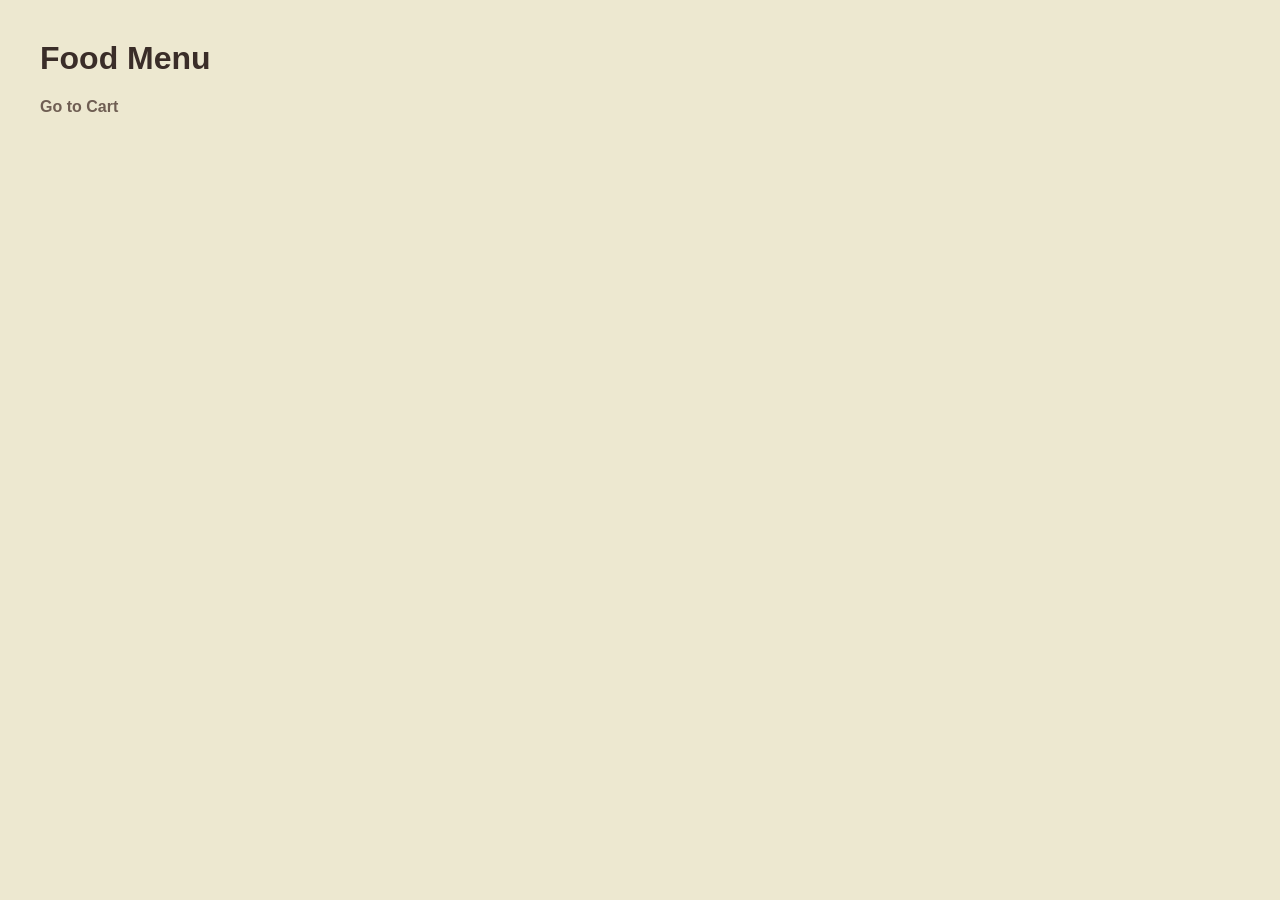
==== frontend/index.html @ 9c090bd2 "frontend" ====
<!DOCTYPE html>
<html>
<head>
<title>Menu</title>
<link rel="stylesheet" href="css/style.css">
</head>

<body>

<h1>Food Menu</h1>

<div id="menu"></div>

<a href="cart.html">Go to Cart</a>

<script src="js/api.js"></script>
<script src="js/app.js"></script>

</body>
</html>
---- frontend/css/style.css ----
body{
font-family: Arial, sans-serif;
margin:40px;
background-color:#EDE8D0;
color:#3A2D28;
}

/* headings */
h1,h2,h3{
color:#3A2D28;
}

/* links */
a{
color:#6F5E53;
text-decoration:none;
margin-right:15px;
font-weight:bold;
}

a:hover{
text-decoration:underline;
}

/* form inputs */
input{
display:block;
margin:10px 0;
padding:10px;
width:220px;
border:1px solid #C7B7A3;
background:#FAF7F0;
border-radius:5px;
}

/* buttons */
button{
background:#A98467;
color:white;
padding:10px 18px;
border:none;
cursor:pointer;
border-radius:6px;
}

button:hover{
background:#8C6A52;
}

/* menu cards */
#menu div{
background:#FAF7F0;
border:1px solid #C7B7A3;
padding:15px;
margin:15px 0;
border-radius:8px;
box-shadow:0 2px 5px rgba(0,0,0,0.05);
}

/* cart items */
#cart p{
background:#FAF7F0;
padding:10px;
border-radius:6px;
border:1px solid #C7B7A3;
}

/* page container look */
.container{
max-width:600px;
margin:auto;
}

/* success message */
.success{
color:green;
font-weight:bold;
}

/* center login/signup */
form{
background:#FAF7F0;
padding:20px;
border-radius:8px;
width:250px;
border:1px solid #C7B7A3;
}
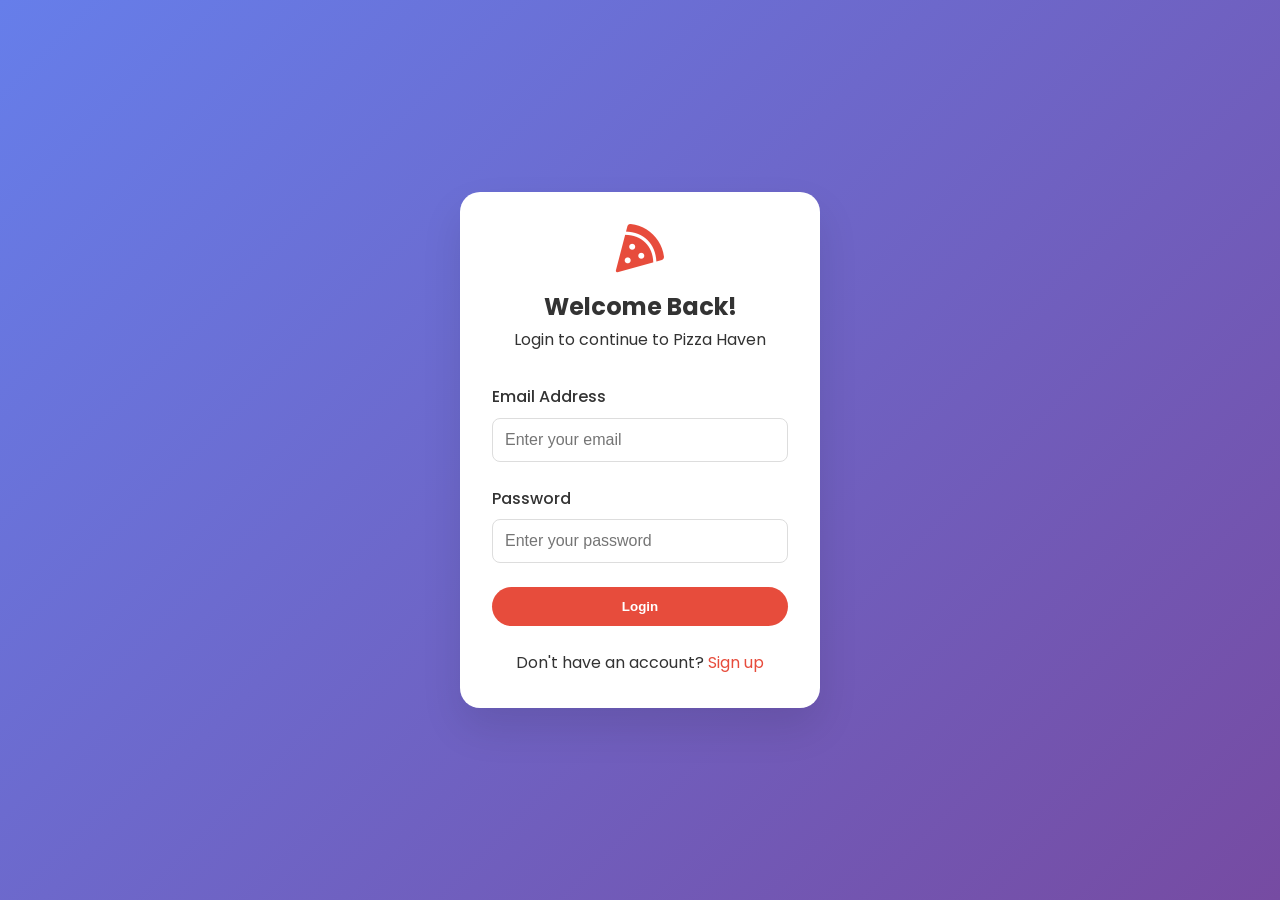
==== commit dd147467: "PHASE 1 SPRINT" ====
--- a/frontend/index.html
+++ b/frontend/index.html
@@ -1,20 +1,122 @@
 <!DOCTYPE html>
-<html>
+<html lang="en">
 <head>
-<title>Menu</title>
-<link rel="stylesheet" href="css/style.css">
+    <meta charset="UTF-8">
+    <meta name="viewport" content="width=device-width, initial-scale=1.0">
+    <title>Pizza Haven - Home</title>
+    <link rel="stylesheet" href="css/style.css">
+    <link href="https://fonts.googleapis.com/css2?family=Poppins:wght@300;400;500;600;700&display=swap" rel="stylesheet">
+    <link rel="stylesheet" href="https://cdnjs.cloudflare.com/ajax/libs/font-awesome/6.0.0/css/all.min.css">
 </head>
+<body>
+    <nav class="navbar">
+        <div class="container">
+            <div class="logo">
+                <i class="fas fa-pizza-slice"></i>
+                <span>Pizza Haven</span>
+            </div>
+            <div class="nav-links">
+                <a href="index.html" class="active">Home</a>
+                <a href="menu.html">Menu</a>
+                <a href="cart.html">Cart <span id="cartCount" class="cart-badge">0</span></a>
+                <a href="#" id="logoutBtn">Logout</a>
+            </div>
+        </div>
+    </nav>
 
-<body>
+    <main>
+        <section class="hero">
+            <div class="container">
+                <div class="hero-content">
+                    <h1>Fresh Hot Pizza <br>Delivered to Your Doorstep</h1>
+                    <p>Authentic Italian pizzas made with love. Order now and get 30% off on your first order!</p>
+                    <a href="menu.html" class="btn btn-primary">Order Now</a>
+                </div>
+                <div class="hero-image">
+                    <img src="https://images.unsplash.com/photo-1513104890138-7c749659a591?w=500" alt="Pizza">
+                </div>
+            </div>
+        </section>
 
-<h1>Food Menu</h1>
+        <section class="features">
+            <div class="container">
+                <h2>Why Choose Us?</h2>
+                <div class="features-grid">
+                    <div class="feature-card">
+                        <i class="fas fa-truck"></i>
+                        <h3>Fast Delivery</h3>
+                        <p>30-45 minutes delivery guaranteed</p>
+                    </div>
+                    <div class="feature-card">
+                        <i class="fas fa-medal"></i>
+                        <h3>Quality Ingredients</h3>
+                        <p>100% fresh and authentic</p>
+                    </div>
+                    <div class="feature-card">
+                        <i class="fas fa-tag"></i>
+                        <h3>Best Offers</h3>
+                        <p>Daily deals and combo offers</p>
+                    </div>
+                </div>
+            </div>
+        </section>
 
-<div id="menu"></div>
+        <section class="specials">
+            <div class="container">
+                <h2>Today's Specials</h2>
+                <div class="specials-grid" id="specialsGrid"></div>
+            </div>
+        </section>
+    </main>
 
-<a href="cart.html">Go to Cart</a>
+    <footer>
+        <div class="container">
+            <p>&copy; 2024 Pizza Haven. All rights reserved.</p>
+        </div>
+    </footer>
 
-<script src="js/api.js"></script>
-<script src="js/app.js"></script>
-
+    <script src="js/common.js"></script>
+    <script>
+        if (!localStorage.getItem('userId')) {
+            window.location.href = 'login.html';
+        }
+        
+        async function loadSpecials() {
+            try {
+                const response = await fetch('http://localhost:8080/menu');
+                const items = await response.json();
+                const specials = items.slice(0, 3);
+                const grid = document.getElementById('specialsGrid');
+                grid.innerHTML = specials.map(item => `
+                    <div class="special-card">
+                        <h3>${item.name}</h3>
+                        <p>${item.description}</p>
+                        <span class="price">$${item.price}</span>
+                        <button onclick="addToCart(${item.id})" class="btn btn-small">Add to Cart</button>
+                    </div>
+                `).join('');
+            } catch (error) {
+                console.error('Error loading specials:', error);
+            }
+        }
+        
+        async function addToCart(productId) {
+            const userId = localStorage.getItem('userId');
+            try {
+                await fetch('http://localhost:8080/cart/add', {
+                    method: 'POST',
+                    headers: { 'Content-Type': 'application/json' },
+                    body: JSON.stringify({ userId: parseInt(userId), productId, quantity: 1 })
+                });
+                updateCartCount();
+                alert('Added to cart!');
+            } catch (error) {
+                console.error('Error adding to cart:', error);
+            }
+        }
+        
+        loadSpecials();
+        updateCartCount();
+    </script>
 </body>
 </html>
--- a/frontend/css/style.css
+++ b/frontend/css/style.css
@@ -1,87 +1,552 @@
-body{
-font-family: Arial, sans-serif;
-margin:40px;
-background-color:#EDE8D0;
-color:#3A2D28;
-}
-
-/* headings */
-h1,h2,h3{
-color:#3A2D28;
-}
-
-/* links */
-a{
-color:#6F5E53;
-text-decoration:none;
-margin-right:15px;
-font-weight:bold;
-}
-
-a:hover{
-text-decoration:underline;
-}
-
-/* form inputs */
-input{
-display:block;
-margin:10px 0;
-padding:10px;
-width:220px;
-border:1px solid #C7B7A3;
-background:#FAF7F0;
-border-radius:5px;
-}
-
-/* buttons */
-button{
-background:#A98467;
-color:white;
-padding:10px 18px;
-border:none;
-cursor:pointer;
-border-radius:6px;
-}
-
-button:hover{
-background:#8C6A52;
-}
-
-/* menu cards */
-#menu div{
-background:#FAF7F0;
-border:1px solid #C7B7A3;
-padding:15px;
-margin:15px 0;
-border-radius:8px;
-box-shadow:0 2px 5px rgba(0,0,0,0.05);
-}
-
-/* cart items */
-#cart p{
-background:#FAF7F0;
-padding:10px;
-border-radius:6px;
-border:1px solid #C7B7A3;
-}
-
-/* page container look */
-.container{
-max-width:600px;
-margin:auto;
-}
-
-/* success message */
-.success{
-color:green;
-font-weight:bold;
-}
-
-/* center login/signup */
-form{
-background:#FAF7F0;
-padding:20px;
-border-radius:8px;
-width:250px;
-border:1px solid #C7B7A3;
-} +* {
+    margin: 0;
+    padding: 0;
+    box-sizing: border-box;
+}
+
+body {
+    font-family: 'Poppins', sans-serif;
+    line-height: 1.6;
+    color: #333;
+}
+
+.container {
+    max-width: 1200px;
+    margin: 0 auto;
+    padding: 0 20px;
+}
+
+/* Navbar */
+.navbar {
+    background: #fff;
+    box-shadow: 0 2px 10px rgba(0,0,0,0.1);
+    position: fixed;
+    top: 0;
+    width: 100%;
+    z-index: 1000;
+}
+
+.navbar .container {
+    display: flex;
+    justify-content: space-between;
+    align-items: center;
+    padding: 1rem 20px;
+}
+
+.logo {
+    font-size: 1.5rem;
+    font-weight: 700;
+    color: #e74c3c;
+}
+
+.logo i {
+    margin-right: 10px;
+}
+
+.nav-links a {
+    color: #333;
+    text-decoration: none;
+    margin-left: 2rem;
+    transition: color 0.3s;
+    position: relative;
+}
+
+.nav-links a:hover, .nav-links a.active {
+    color: #e74c3c;
+}
+
+.cart-badge {
+    background: #e74c3c;
+    color: white;
+    border-radius: 50%;
+    padding: 2px 6px;
+    font-size: 12px;
+    position: absolute;
+    top: -8px;
+    right: -15px;
+}
+
+/* Hero Section */
+.hero {
+    background: linear-gradient(135deg, #667eea 0%, #764ba2 100%);
+    color: white;
+    padding: 120px 0 80px;
+    margin-top: 60px;
+}
+
+.hero .container {
+    display: grid;
+    grid-template-columns: 1fr 1fr;
+    gap: 4rem;
+    align-items: center;
+}
+
+.hero-content h1 {
+    font-size: 3rem;
+    margin-bottom: 1rem;
+    line-height: 1.2;
+}
+
+.hero-content p {
+    font-size: 1.1rem;
+    margin-bottom: 2rem;
+    opacity: 0.9;
+}
+
+.hero-image img {
+    width: 100%;
+    border-radius: 20px;
+    box-shadow: 0 20px 40px rgba(0,0,0,0.2);
+}
+
+/* Buttons */
+.btn {
+    display: inline-block;
+    padding: 12px 30px;
+    border: none;
+    border-radius: 50px;
+    cursor: pointer;
+    text-decoration: none;
+    font-weight: 600;
+    transition: all 0.3s;
+}
+
+.btn-primary {
+    background: #e74c3c;
+    color: white;
+}
+
+.btn-primary:hover {
+    background: #c0392b;
+    transform: translateY(-2px);
+}
+
+.btn-secondary {
+    background: #95a5a6;
+    color: white;
+}
+
+.btn-small {
+    padding: 8px 20px;
+    font-size: 0.9rem;
+}
+
+.btn-block {
+    width: 100%;
+}
+
+/* Features */
+.features {
+    padding: 80px 0;
+    background: #f9f9f9;
+}
+
+.features h2, .specials h2 {
+    text-align: center;
+    margin-bottom: 3rem;
+    font-size: 2rem;
+}
+
+.features-grid {
+    display: grid;
+    grid-template-columns: repeat(auto-fit, minmax(250px, 1fr));
+    gap: 2rem;
+}
+
+.feature-card {
+    text-align: center;
+    padding: 2rem;
+    background: white;
+    border-radius: 10px;
+    box-shadow: 0 5px 20px rgba(0,0,0,0.1);
+    transition: transform 0.3s;
+}
+
+.feature-card:hover {
+    transform: translateY(-5px);
+}
+
+.feature-card i {
+    font-size: 3rem;
+    color: #e74c3c;
+    margin-bottom: 1rem;
+}
+
+/* Specials */
+.specials {
+    padding: 80px 0;
+}
+
+.specials-grid {
+    display: grid;
+    grid-template-columns: repeat(auto-fit, minmax(300px, 1fr));
+    gap: 2rem;
+}
+
+.special-card {
+    background: white;
+    border-radius: 10px;
+    padding: 1.5rem;
+    box-shadow: 0 5px 20px rgba(0,0,0,0.1);
+    text-align: center;
+}
+
+.special-card .price {
+    display: block;
+    font-size: 1.5rem;
+    color: #e74c3c;
+    font-weight: bold;
+    margin: 1rem 0;
+}
+
+/* Auth Pages */
+.auth-page {
+    background: linear-gradient(135deg, #667eea 0%, #764ba2 100%);
+    min-height: 100vh;
+    display: flex;
+    align-items: center;
+    justify-content: center;
+}
+
+.auth-container {
+    width: 100%;
+    max-width: 400px;
+    padding: 20px;
+}
+
+.auth-card {
+    background: white;
+    border-radius: 20px;
+    padding: 2rem;
+    box-shadow: 0 20px 40px rgba(0,0,0,0.1);
+}
+
+.auth-header {
+    text-align: center;
+    margin-bottom: 2rem;
+}
+
+.auth-header i {
+    font-size: 3rem;
+    color: #e74c3c;
+    margin-bottom: 1rem;
+}
+
+.form-group {
+    margin-bottom: 1.5rem;
+}
+
+.form-group label {
+    display: block;
+    margin-bottom: 0.5rem;
+    font-weight: 500;
+}
+
+.form-group input {
+    width: 100%;
+    padding: 12px;
+    border: 1px solid #ddd;
+    border-radius: 8px;
+    font-size: 1rem;
+}
+
+.auth-footer {
+    text-align: center;
+    margin-top: 1.5rem;
+}
+
+.auth-footer a {
+    color: #e74c3c;
+    text-decoration: none;
+}
+
+/* Menu Page */
+.menu-header {
+    margin: 100px 0 2rem;
+}
+
+.menu-header h1 {
+    margin-bottom: 1rem;
+}
+
+.search-filter {
+    display: flex;
+    gap: 1rem;
+}
+
+.search-filter input, .search-filter select {
+    padding: 10px;
+    border: 1px solid #ddd;
+    border-radius: 8px;
+    font-size: 1rem;
+}
+
+.search-filter input {
+    flex: 1;
+}
+
+.menu-grid {
+    display: grid;
+    grid-template-columns: repeat(auto-fill, minmax(300px, 1fr));
+    gap: 2rem;
+    margin-bottom: 4rem;
+}
+
+.menu-item {
+    background: white;
+    border-radius: 10px;
+    overflow: hidden;
+    box-shadow: 0 5px 20px rgba(0,0,0,0.1);
+    transition: transform 0.3s;
+}
+
+.menu-item:hover {
+    transform: translateY(-5px);
+}
+
+.menu-item-image {
+    height: 200px;
+    background: #f0f0f0;
+    display: flex;
+    align-items: center;
+    justify-content: center;
+}
+
+.menu-item-image i {
+    font-size: 5rem;
+    color: #e74c3c;
+}
+
+.menu-item-content {
+    padding: 1.5rem;
+}
+
+.menu-item h3 {
+    margin-bottom: 0.5rem;
+}
+
+.menu-item .description {
+    color: #666;
+    font-size: 0.9rem;
+    margin-bottom: 1rem;
+}
+
+.menu-item .price {
+    font-size: 1.25rem;
+    font-weight: bold;
+    color: #e74c3c;
+    margin-bottom: 1rem;
+}
+
+.menu-item .stock {
+    font-size: 0.8rem;
+    color: #27ae60;
+    margin-bottom: 1rem;
+}
+
+.menu-item .stock.out-of-stock {
+    color: #e74c3c;
+}
+
+.menu-item-actions {
+    display: flex;
+    gap: 1rem;
+}
+
+.quantity-selector {
+    display: flex;
+    align-items: center;
+    gap: 0.5rem;
+}
+
+.quantity-selector button {
+    width: 30px;
+    height: 30px;
+    border: 1px solid #ddd;
+    background: white;
+    cursor: pointer;
+    border-radius: 5px;
+}
+
+/* Cart Page */
+.cart-container {
+    display: grid;
+    grid-template-columns: 2fr 1fr;
+    gap: 2rem;
+    margin: 2rem 0;
+}
+
+.cart-items {
+    background: white;
+    border-radius: 10px;
+    padding: 1rem;
+}
+
+.cart-item {
+    display: grid;
+    grid-template-columns: auto 1fr auto auto;
+    gap: 1rem;
+    align-items: center;
+    padding: 1rem;
+    border-bottom: 1px solid #eee;
+}
+
+.cart-item-image {
+    width: 80px;
+    height: 80px;
+    background: #f0f0f0;
+    border-radius: 10px;
+    display: flex;
+    align-items: center;
+    justify-content: center;
+}
+
+.cart-item-image i {
+    font-size: 2rem;
+    color: #e74c3c;
+}
+
+.cart-item-details h4 {
+    margin-bottom: 0.25rem;
+}
+
+.cart-item-details .item-price {
+    color: #666;
+    font-size: 0.9rem;
+}
+
+.cart-item-quantity {
+    display: flex;
+    align-items: center;
+    gap: 0.5rem;
+}
+
+.cart-item-quantity button {
+    width: 30px;
+    height: 30px;
+    border: 1px solid #ddd;
+    background: white;
+    cursor: pointer;
+    border-radius: 5px;
+}
+
+.cart-item-total {
+    font-weight: bold;
+    color: #e74c3c;
+}
+
+.remove-item {
+    color: #e74c3c;
+    cursor: pointer;
+    font-size: 1.2rem;
+}
+
+.cart-summary {
+    background: white;
+    border-radius: 10px;
+    padding: 1.5rem;
+    position: sticky;
+    top: 80px;
+    height: fit-content;
+}
+
+.cart-summary h3 {
+    margin-bottom: 1rem;
+}
+
+.summary-details {
+    margin: 1rem 0;
+}
+
+.summary-details p {
+    display: flex;
+    justify-content: space-between;
+    margin-bottom: 0.5rem;
+}
+
+.summary-details .total {
+    font-size: 1.25rem;
+    font-weight: bold;
+    border-top: 1px solid #ddd;
+    padding-top: 0.5rem;
+    margin-top: 0.5rem;
+}
+
+/* Success Page */
+.success-container {
+    min-height: 70vh;
+    display: flex;
+    align-items: center;
+    justify-content: center;
+    margin: 100px 0;
+}
+
+.success-card {
+    text-align: center;
+    background: white;
+    padding: 3rem;
+    border-radius: 20px;
+    box-shadow: 0 20px 40px rgba(0,0,0,0.1);
+    max-width: 500px;
+}
+
+.success-card i {
+    font-size: 5rem;
+    color: #27ae60;
+    margin-bottom: 1rem;
+}
+
+.success-card h2 {
+    margin-bottom: 1rem;
+}
+
+.order-details {
+    background: #f9f9f9;
+    padding: 1rem;
+    border-radius: 10px;
+    margin: 1.5rem 0;
+    text-align: left;
+}
+
+.success-buttons {
+    display: flex;
+    gap: 1rem;
+    justify-content: center;
+}
+
+/* Footer */
+footer {
+    background: #333;
+    color: white;
+    text-align: center;
+    padding: 2rem;
+    margin-top: 4rem;
+}
+
+/* Responsive */
+@media (max-width: 768px) {
+    .hero .container, .cart-container {
+        grid-template-columns: 1fr;
+    }
+    
+    .hero {
+        text-align: center;
+    }
+    
+    .search-filter {
+        flex-direction: column;
+    }
+    
+    .cart-item {
+        grid-template-columns: 1fr;
+        text-align: center;
+    }
+    
+    .cart-item-quantity {
+        justify-content: center;
+    }
+    
+    .success-buttons {
+        flex-direction: column;
+    }
+}
